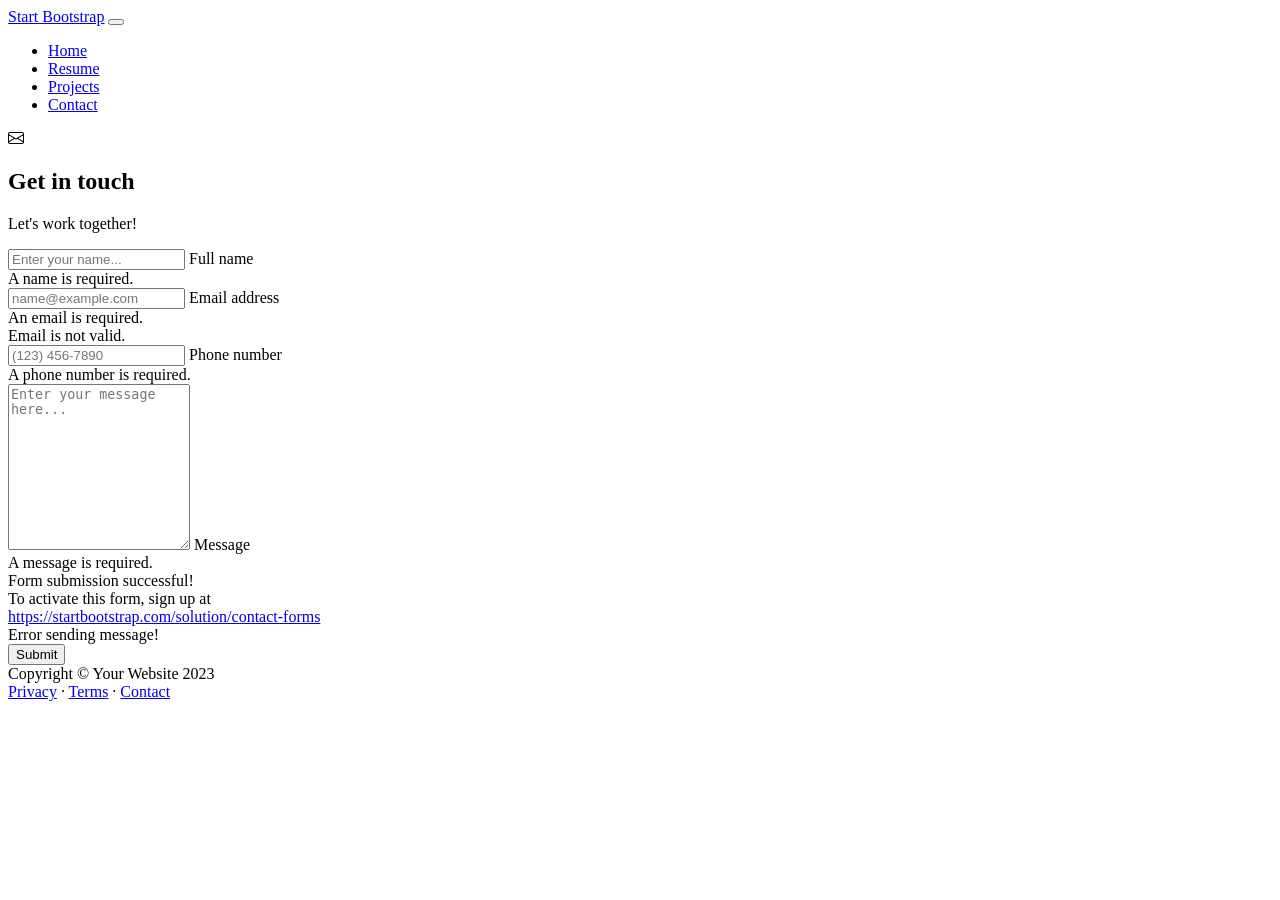
==== contact.html @ 81ee2f15 "Update contact.html" ====
<!DOCTYPE html>
<html lang="en">
    <head>
        <meta charset="utf-8" />
        <meta name="viewport" content="width=device-width, initial-scale=1, shrink-to-fit=no" />
        <meta name="description" content />
        <meta name="author" content />
        <title>Curriculo Daniel Pereira</title>
        <!-- Favicon-->
        <link rel="icon" type="image/x-icon" href="assets/favicon.ico" />
        <!-- Custom Google font-->
        <link rel="preconnect" href="https://fonts.googleapis.com" />
        <link rel="preconnect" href="https://fonts.gstatic.com" crossorigin />
        <link href="https://fonts.googleapis.com/css2?family=Plus+Jakarta+Sans:wght@100;200;300;400;500;600;700;800;900&amp;display=swap" rel="stylesheet" />
        <!-- Bootstrap icons-->
        <link href="https://cdn.jsdelivr.net/npm/bootstrap-icons@1.8.1/font/bootstrap-icons.css" rel="stylesheet" />
        <!-- Core theme CSS (includes Bootstrap)-->
        <link href="css/styles.css" rel="stylesheet" />
    </head>
    <body class="d-flex flex-column">
        <main class="flex-shrink-0">
            <!-- Navigation-->
            <nav class="navbar navbar-expand-lg navbar-light bg-white py-3">
                <div class="container px-5">
                    <a class="navbar-brand" href="index.html"><span class="fw-bolder text-primary">Start Bootstrap</span></a>
                    <button class="navbar-toggler" type="button" data-bs-toggle="collapse" data-bs-target="#navbarSupportedContent" aria-controls="navbarSupportedContent" aria-expanded="false" aria-label="Toggle navigation"><span class="navbar-toggler-icon"></span></button>
                    <div class="collapse navbar-collapse" id="navbarSupportedContent">
                        <ul class="navbar-nav ms-auto mb-2 mb-lg-0 small fw-bolder">
                            <li class="nav-item"><a class="nav-link" href="index.html">Home</a></li>
                            <li class="nav-item"><a class="nav-link" href="resume.html">Resume</a></li>
                            <li class="nav-item"><a class="nav-link" href="projects.html">Projects</a></li>
                            <li class="nav-item"><a class="nav-link" href="contact.html">Contact</a></li>
                        </ul>
                    </div>
                </div>
            </nav>
            <!-- Page content-->
            <section class="py-5">
                <div class="container px-5">
                    <!-- Contact form-->
                    <div class="bg-light rounded-4 py-5 px-4 px-md-5">
                        <div class="text-center mb-5">
                            <div class="feature bg-primary bg-gradient-primary-to-secondary text-white rounded-3 mb-3"><i class="bi bi-envelope"></i></div>
                            <h1 class="fw-bolder">Get in touch</h1>
                            <p class="lead fw-normal text-muted mb-0">Let's work together!</p>
                        </div>
                        <div class="row gx-5 justify-content-center">
                            <div class="col-lg-8 col-xl-6">
                                <!-- * * * * * * * * * * * * * * *-->
                                <!-- * * SB Forms Contact Form * *-->
                                <!-- * * * * * * * * * * * * * * *-->
                                <!-- This form is pre-integrated with SB Forms.-->
                                <!-- To make this form functional, sign up at-->
                                <!-- https://startbootstrap.com/solution/contact-forms-->
                                <!-- to get an API token!-->
                                <form id="contactForm" data-sb-form-api-token="API_TOKEN">
                                    <!-- Name input-->
                                    <div class="form-floating mb-3">
                                        <input class="form-control" id="name" type="text" placeholder="Enter your name..." data-sb-validations="required" />
                                        <label for="name">Full name</label>
                                        <div class="invalid-feedback" data-sb-feedback="name:required">A name is required.</div>
                                    </div>
                                    <!-- Email address input-->
                                    <div class="form-floating mb-3">
                                        <input class="form-control" id="email" type="email" placeholder="name@example.com" data-sb-validations="required,email" />
                                        <label for="email">Email address</label>
                                        <div class="invalid-feedback" data-sb-feedback="email:required">An email is required.</div>
                                        <div class="invalid-feedback" data-sb-feedback="email:email">Email is not valid.</div>
                                    </div>
                                    <!-- Phone number input-->
                                    <div class="form-floating mb-3">
                                        <input class="form-control" id="phone" type="tel" placeholder="(123) 456-7890" data-sb-validations="required" />
                                        <label for="phone">Phone number</label>
                                        <div class="invalid-feedback" data-sb-feedback="phone:required">A phone number is required.</div>
                                    </div>
                                    <!-- Message input-->
                                    <div class="form-floating mb-3">
                                        <textarea class="form-control" id="message" type="text" placeholder="Enter your message here..." style="height: 10rem" data-sb-validations="required"></textarea>
                                        <label for="message">Message</label>
                                        <div class="invalid-feedback" data-sb-feedback="message:required">A message is required.</div>
                                    </div>
                                    <!-- Submit success message-->
                                    <!---->
                                    <!-- This is what your users will see when the form-->
                                    <!-- has successfully submitted-->
                                    <div class="d-none" id="submitSuccessMessage">
                                        <div class="text-center mb-3">
                                            <div class="fw-bolder">Form submission successful!</div>
                                            To activate this form, sign up at
                                            <br />
                                            <a href="https://startbootstrap.com/solution/contact-forms">https://startbootstrap.com/solution/contact-forms</a>
                                        </div>
                                    </div>
                                    <!-- Submit error message-->
                                    <!---->
                                    <!-- This is what your users will see when there is-->
                                    <!-- an error submitting the form-->
                                    <div class="d-none" id="submitErrorMessage"><div class="text-center text-danger mb-3">Error sending message!</div></div>
                                    <!-- Submit Button-->
                                    <div class="d-grid"><button class="btn btn-primary btn-lg disabled" id="submitButton" type="submit">Submit</button></div>
                                </form>
                            </div>
                        </div>
                    </div>
                </div>
            </section>
        </main>
        <!-- Footer-->
        <footer class="bg-white py-4 mt-auto">
            <div class="container px-5">
                <div class="row align-items-center justify-content-between flex-column flex-sm-row">
                    <div class="col-auto"><div class="small m-0">Copyright &copy; Your Website 2023</div></div>
                    <div class="col-auto">
                        <a class="small" href="#!">Privacy</a>
                        <span class="mx-1">&middot;</span>
                        <a class="small" href="#!">Terms</a>
                        <span class="mx-1">&middot;</span>
                        <a class="small" href="#!">Contact</a>
                    </div>
                </div>
            </div>
        </footer>
        <!-- Bootstrap core JS-->
        <script src="https://cdn.jsdelivr.net/npm/bootstrap@5.2.3/dist/js/bootstrap.bundle.min.js"></script>
        <!-- Core theme JS-->
        <script src="js/scripts.js"></script>
        <!-- * * * * * * * * * * * * * * * * * * * * * * * * * * * * * * * * * * * * * * * *-->
        <!-- * *                               SB Forms JS                               * *-->
        <!-- * * Activate your form at https://startbootstrap.com/solution/contact-forms * *-->
        <!-- * * * * * * * * * * * * * * * * * * * * * * * * * * * * * * * * * * * * * * * *-->
        <script src="https://cdn.startbootstrap.com/sb-forms-latest.js"></script>
    </body>
</html>
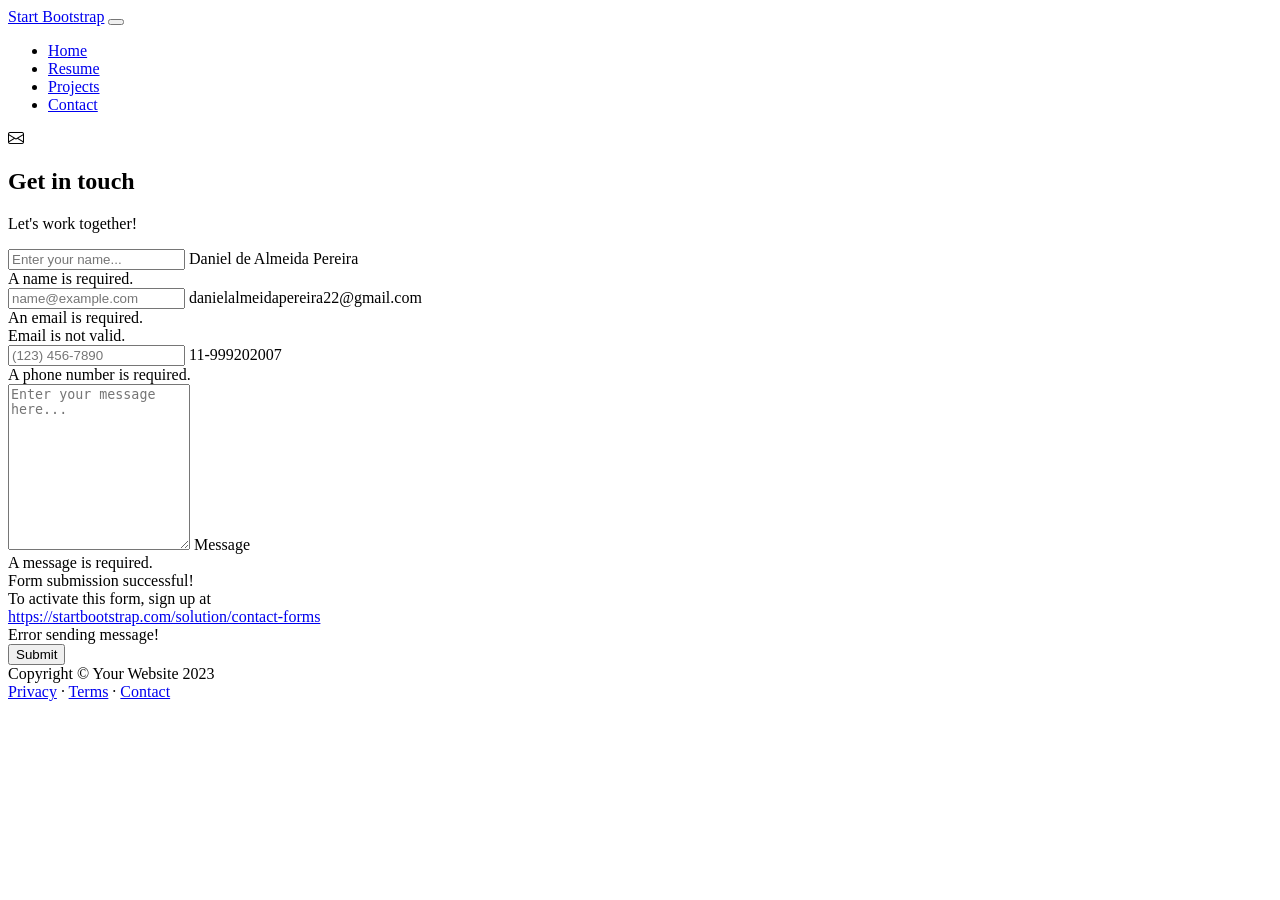
==== commit cb9db3c6: "Update contact.html" ====
--- a/contact.html
+++ b/contact.html
@@ -5,7 +5,7 @@
         <meta name="viewport" content="width=device-width, initial-scale=1, shrink-to-fit=no" />
         <meta name="description" content />
         <meta name="author" content />
-        <title>Curriculo Daniel Pereira</title>
+        <title>Contatos Daniel Pereira</title>
         <!-- Favicon-->
         <link rel="icon" type="image/x-icon" href="assets/favicon.ico" />
         <!-- Custom Google font-->
@@ -57,20 +57,20 @@
                                     <!-- Name input-->
                                     <div class="form-floating mb-3">
                                         <input class="form-control" id="name" type="text" placeholder="Enter your name..." data-sb-validations="required" />
-                                        <label for="name">Full name</label>
+                                        <label for="name">Daniel de Almeida Pereira</label>
                                         <div class="invalid-feedback" data-sb-feedback="name:required">A name is required.</div>
                                     </div>
                                     <!-- Email address input-->
                                     <div class="form-floating mb-3">
                                         <input class="form-control" id="email" type="email" placeholder="name@example.com" data-sb-validations="required,email" />
-                                        <label for="email">Email address</label>
+                                        <label for="email">danielalmeidapereira22@gmail.com</label>
                                         <div class="invalid-feedback" data-sb-feedback="email:required">An email is required.</div>
                                         <div class="invalid-feedback" data-sb-feedback="email:email">Email is not valid.</div>
                                     </div>
                                     <!-- Phone number input-->
                                     <div class="form-floating mb-3">
                                         <input class="form-control" id="phone" type="tel" placeholder="(123) 456-7890" data-sb-validations="required" />
-                                        <label for="phone">Phone number</label>
+                                        <label for="phone">11-999202007</label>
                                         <div class="invalid-feedback" data-sb-feedback="phone:required">A phone number is required.</div>
                                     </div>
                                     <!-- Message input-->
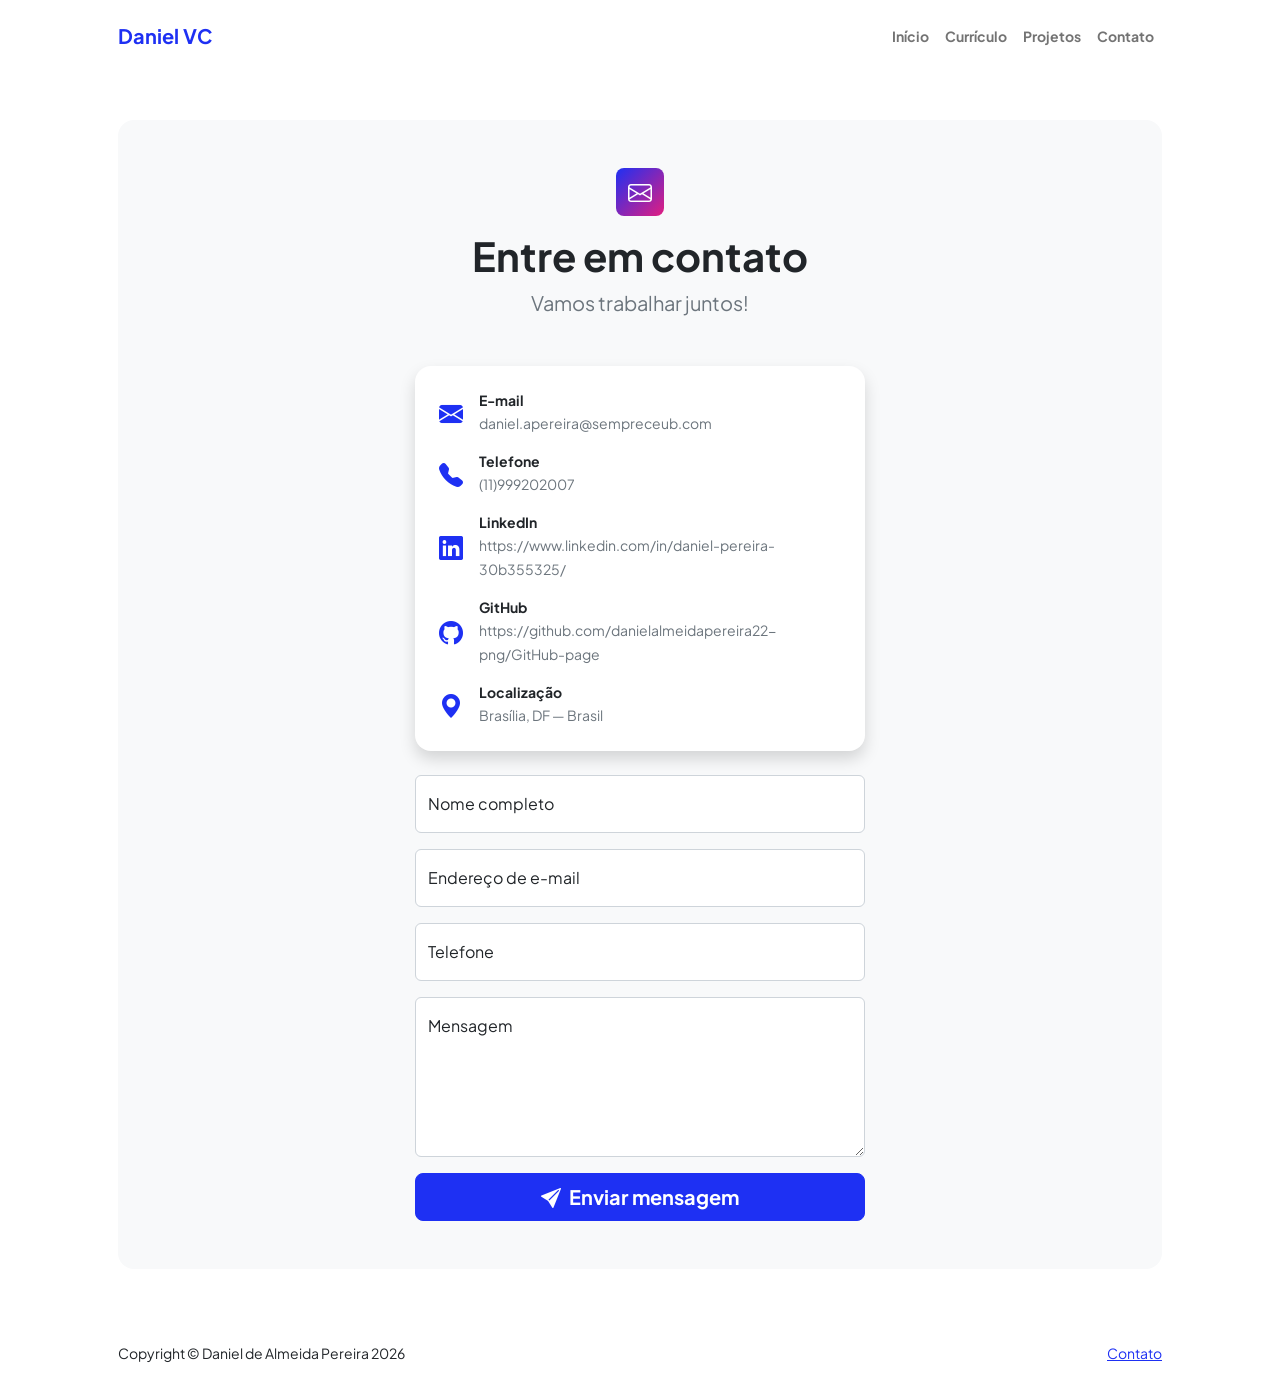
==== commit a2356210: "Update contact.html" ====
--- a/contact.html
+++ b/contact.html
@@ -1,133 +1,126 @@
 <!DOCTYPE html>
-<html lang="en">
+<html lang="pt-BR">
     <head>
         <meta charset="utf-8" />
         <meta name="viewport" content="width=device-width, initial-scale=1, shrink-to-fit=no" />
-        <meta name="description" content />
-        <meta name="author" content />
-        <title>Contatos Daniel Pereira</title>
-        <!-- Favicon-->
+        <meta name="description" content="Contato de Estêvão Vieira de Carlos" />
+        <meta name="author" content="Estêvão Vieira de Carlos" />
+        <title>Contato | Daniel de Almeida Pereira</title>
         <link rel="icon" type="image/x-icon" href="assets/favicon.ico" />
-        <!-- Custom Google font-->
         <link rel="preconnect" href="https://fonts.googleapis.com" />
         <link rel="preconnect" href="https://fonts.gstatic.com" crossorigin />
-        <link href="https://fonts.googleapis.com/css2?family=Plus+Jakarta+Sans:wght@100;200;300;400;500;600;700;800;900&amp;display=swap" rel="stylesheet" />
-        <!-- Bootstrap icons-->
+        <link href="https://fonts.googleapis.com/css2?family=Plus+Jakarta+Sans:wght@100;200;300;400;500;600;700;800;900&display=swap" rel="stylesheet" />
         <link href="https://cdn.jsdelivr.net/npm/bootstrap-icons@1.8.1/font/bootstrap-icons.css" rel="stylesheet" />
-        <!-- Core theme CSS (includes Bootstrap)-->
         <link href="css/styles.css" rel="stylesheet" />
     </head>
     <body class="d-flex flex-column">
         <main class="flex-shrink-0">
-            <!-- Navigation-->
             <nav class="navbar navbar-expand-lg navbar-light bg-white py-3">
                 <div class="container px-5">
-                    <a class="navbar-brand" href="index.html"><span class="fw-bolder text-primary">Start Bootstrap</span></a>
+                    <a class="navbar-brand" href="index.html"><span class="fw-bolder text-primary">Daniel VC</span></a>
                     <button class="navbar-toggler" type="button" data-bs-toggle="collapse" data-bs-target="#navbarSupportedContent" aria-controls="navbarSupportedContent" aria-expanded="false" aria-label="Toggle navigation"><span class="navbar-toggler-icon"></span></button>
                     <div class="collapse navbar-collapse" id="navbarSupportedContent">
                         <ul class="navbar-nav ms-auto mb-2 mb-lg-0 small fw-bolder">
-                            <li class="nav-item"><a class="nav-link" href="index.html">Home</a></li>
-                            <li class="nav-item"><a class="nav-link" href="resume.html">Resume</a></li>
-                            <li class="nav-item"><a class="nav-link" href="projects.html">Projects</a></li>
-                            <li class="nav-item"><a class="nav-link" href="contact.html">Contact</a></li>
+                            <li class="nav-item"><a class="nav-link" href="index.html">Início</a></li>
+                            <li class="nav-item"><a class="nav-link" href="resume.html">Currículo</a></li>
+                            <li class="nav-item"><a class="nav-link" href="projects.html">Projetos</a></li>
+                            <li class="nav-item"><a class="nav-link" href="contact.html">Contato</a></li>
                         </ul>
                     </div>
                 </div>
             </nav>
-            <!-- Page content-->
             <section class="py-5">
                 <div class="container px-5">
-                    <!-- Contact form-->
                     <div class="bg-light rounded-4 py-5 px-4 px-md-5">
                         <div class="text-center mb-5">
                             <div class="feature bg-primary bg-gradient-primary-to-secondary text-white rounded-3 mb-3"><i class="bi bi-envelope"></i></div>
-                            <h1 class="fw-bolder">Get in touch</h1>
-                            <p class="lead fw-normal text-muted mb-0">Let's work together!</p>
+                            <h1 class="fw-bolder">Entre em contato</h1>
+                            <p class="lead fw-normal text-muted mb-0">Vamos trabalhar juntos!</p>
                         </div>
                         <div class="row gx-5 justify-content-center">
                             <div class="col-lg-8 col-xl-6">
-                                <!-- * * * * * * * * * * * * * * *-->
-                                <!-- * * SB Forms Contact Form * *-->
-                                <!-- * * * * * * * * * * * * * * *-->
-                                <!-- This form is pre-integrated with SB Forms.-->
-                                <!-- To make this form functional, sign up at-->
-                                <!-- https://startbootstrap.com/solution/contact-forms-->
-                                <!-- to get an API token!-->
-                                <form id="contactForm" data-sb-form-api-token="API_TOKEN">
-                                    <!-- Name input-->
-                                    <div class="form-floating mb-3">
-                                        <input class="form-control" id="name" type="text" placeholder="Enter your name..." data-sb-validations="required" />
-                                        <label for="name">Daniel de Almeida Pereira</label>
-                                        <div class="invalid-feedback" data-sb-feedback="name:required">A name is required.</div>
-                                    </div>
-                                    <!-- Email address input-->
-                                    <div class="form-floating mb-3">
-                                        <input class="form-control" id="email" type="email" placeholder="name@example.com" data-sb-validations="required,email" />
-                                        <label for="email">danielalmeidapereira22@gmail.com</label>
-                                        <div class="invalid-feedback" data-sb-feedback="email:required">An email is required.</div>
-                                        <div class="invalid-feedback" data-sb-feedback="email:email">Email is not valid.</div>
-                                    </div>
-                                    <!-- Phone number input-->
-                                    <div class="form-floating mb-3">
-                                        <input class="form-control" id="phone" type="tel" placeholder="(123) 456-7890" data-sb-validations="required" />
-                                        <label for="phone">11-999202007</label>
-                                        <div class="invalid-feedback" data-sb-feedback="phone:required">A phone number is required.</div>
-                                    </div>
-                                    <!-- Message input-->
-                                    <div class="form-floating mb-3">
-                                        <textarea class="form-control" id="message" type="text" placeholder="Enter your message here..." style="height: 10rem" data-sb-validations="required"></textarea>
-                                        <label for="message">Message</label>
-                                        <div class="invalid-feedback" data-sb-feedback="message:required">A message is required.</div>
-                                    </div>
-                                    <!-- Submit success message-->
-                                    <!---->
-                                    <!-- This is what your users will see when the form-->
-                                    <!-- has successfully submitted-->
-                                    <div class="d-none" id="submitSuccessMessage">
-                                        <div class="text-center mb-3">
-                                            <div class="fw-bolder">Form submission successful!</div>
-                                            To activate this form, sign up at
-                                            <br />
-                                            <a href="https://startbootstrap.com/solution/contact-forms">https://startbootstrap.com/solution/contact-forms</a>
+
+                                <!-- Informações de contato direto -->
+                                <div class="card shadow border-0 rounded-4 mb-4">
+                                    <div class="card-body p-4">
+                                        <div class="d-flex align-items-center mb-3">
+                                            <i class="bi bi-envelope-fill text-primary fs-4 me-3"></i>
+                                            <div>
+                                                <div class="fw-bolder small">E-mail</div>
+                                                <a href="mailto:"daniel.apereira@sempreceub.com class="text-muted small text-decoration-none">daniel.apereira@sempreceub.com</a>
+                                            </div>
+                                        </div>
+                                        <div class="d-flex align-items-center mb-3">
+                                            <i class="bi bi-telephone-fill text-primary fs-4 me-3"></i>
+                                            <div>
+                                                <div class="fw-bolder small">Telefone</div>
+                                                <a href="tel:+5511999202007" class="text-muted small text-decoration-none">(11)999202007</a>
+                                            </div>
+                                        </div>
+                                        <div class="d-flex align-items-center mb-3">
+                                            <i class="bi bi-linkedin text-primary fs-4 me-3"></i>
+                                            <div>
+                                                <div class="fw-bolder small">LinkedIn</div>
+                                                <a href="https://www.linkedin.com/in/daniel-pereira-30b355325/" target="_blank" class="text-muted small text-decoration-none">https://www.linkedin.com/in/daniel-pereira-30b355325/</a>
+                                            </div>
+                                        </div>
+                                        <div class="d-flex align-items-center mb-3">
+                                            <i class="bi bi-github text-primary fs-4 me-3"></i>
+                                            <div>
+                                                <div class="fw-bolder small">GitHub</div>
+                                                <a href="https://github.com/danielalmeidapereira22-png/GitHub-page" target="_blank" class="text-muted small text-decoration-none">https://github.com/danielalmeidapereira22-png/GitHub-page</a>
+                                            </div>
+                                        </div>
+                                        <div class="d-flex align-items-center">
+                                            <i class="bi bi-geo-alt-fill text-primary fs-4 me-3"></i>
+                                            <div>
+                                                <div class="fw-bolder small">Localização</div>
+                                                <span class="text-muted small">Brasília, DF — Brasil</span>
+                                            </div>
                                         </div>
                                     </div>
-                                    <!-- Submit error message-->
-                                    <!---->
-                                    <!-- This is what your users will see when there is-->
-                                    <!-- an error submitting the form-->
-                                    <div class="d-none" id="submitErrorMessage"><div class="text-center text-danger mb-3">Error sending message!</div></div>
-                                    <!-- Submit Button-->
-                                    <div class="d-grid"><button class="btn btn-primary btn-lg disabled" id="submitButton" type="submit">Submit</button></div>
+                                </div>
+
+                                <!-- Formulário de contato -->
+                                <form id="contactForm">
+                                    <div class="form-floating mb-3">
+                                        <input class="form-control" id="name" type="text" placeholder="Seu nome completo" />
+                                        <label for="name">Nome completo</label>
+                                    </div>
+                                    <div class="form-floating mb-3">
+                                        <input class="form-control" id="email" type="email" placeholder="seu@email.com" />
+                                        <label for="email">Endereço de e-mail</label>
+                                    </div>
+                                    <div class="form-floating mb-3">
+                                        <input class="form-control" id="phone" type="tel" placeholder="(XX) XXXXX-XXXX" />
+                                        <label for="phone">Telefone</label>
+                                    </div>
+                                    <div class="form-floating mb-3">
+                                        <textarea class="form-control" id="message" type="text" placeholder="Sua mensagem..." style="height: 10rem"></textarea>
+                                        <label for="message">Mensagem</label>
+                                    </div>
+                                    <div class="d-grid">
+                                        <a href="mailto:estevaovieira98@sempreceub.com" class="btn btn-primary btn-lg fw-bolder">
+                                            <i class="bi bi-send-fill me-2"></i>Enviar mensagem
+                                        </a>
+                                    </div>
                                 </form>
+
                             </div>
                         </div>
                     </div>
                 </div>
             </section>
         </main>
-        <!-- Footer-->
         <footer class="bg-white py-4 mt-auto">
             <div class="container px-5">
                 <div class="row align-items-center justify-content-between flex-column flex-sm-row">
-                    <div class="col-auto"><div class="small m-0">Copyright &copy; Your Website 2023</div></div>
-                    <div class="col-auto">
-                        <a class="small" href="#!">Privacy</a>
-                        <span class="mx-1">&middot;</span>
-                        <a class="small" href="#!">Terms</a>
-                        <span class="mx-1">&middot;</span>
-                        <a class="small" href="#!">Contact</a>
-                    </div>
+                    <div class="col-auto"><div class="small m-0">Copyright &copy; Daniel de Almeida Pereira 2026</div></div>
+                    <div class="col-auto"><a class="small" href="contact.html">Contato</a></div>
                 </div>
             </div>
         </footer>
-        <!-- Bootstrap core JS-->
         <script src="https://cdn.jsdelivr.net/npm/bootstrap@5.2.3/dist/js/bootstrap.bundle.min.js"></script>
-        <!-- Core theme JS-->
         <script src="js/scripts.js"></script>
-        <!-- * * * * * * * * * * * * * * * * * * * * * * * * * * * * * * * * * * * * * * * *-->
-        <!-- * *                               SB Forms JS                               * *-->
-        <!-- * * Activate your form at https://startbootstrap.com/solution/contact-forms * *-->
-        <!-- * * * * * * * * * * * * * * * * * * * * * * * * * * * * * * * * * * * * * * * *-->
-        <script src="https://cdn.startbootstrap.com/sb-forms-latest.js"></script>
     </body>
 </html>
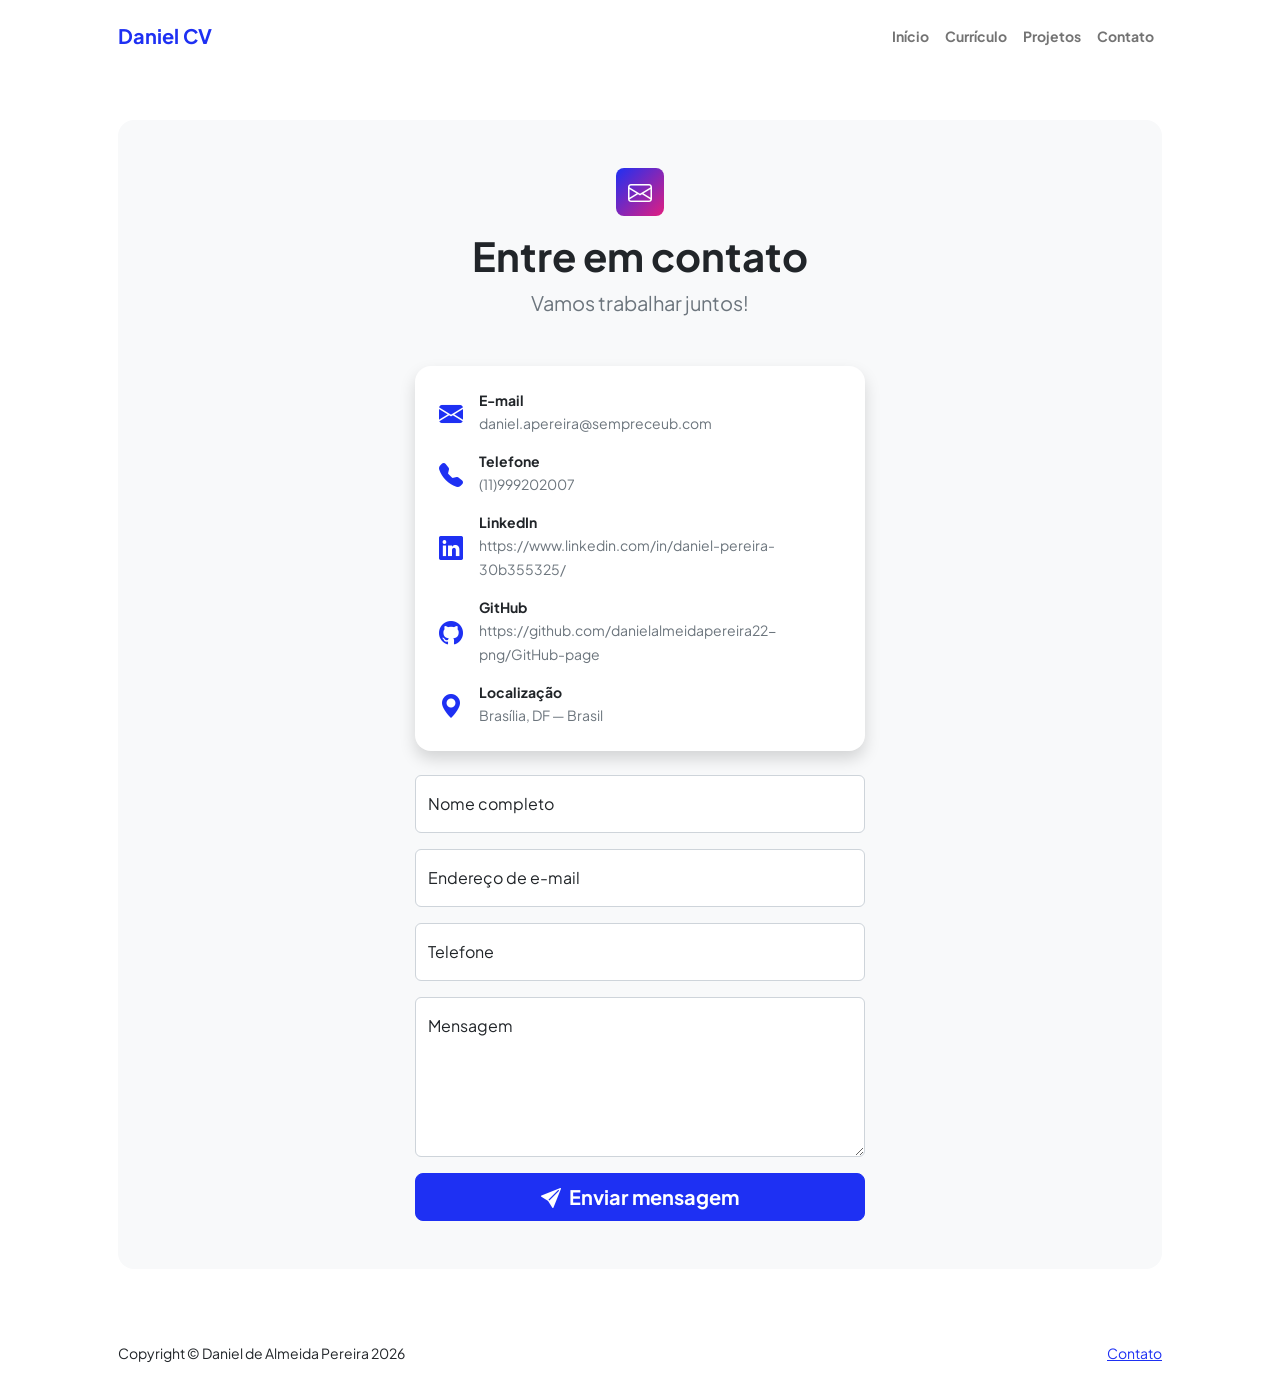
==== commit 14d03ebd: "Update contact.html" ====
--- a/contact.html
+++ b/contact.html
@@ -3,8 +3,8 @@
     <head>
         <meta charset="utf-8" />
         <meta name="viewport" content="width=device-width, initial-scale=1, shrink-to-fit=no" />
-        <meta name="description" content="Contato de Estêvão Vieira de Carlos" />
-        <meta name="author" content="Estêvão Vieira de Carlos" />
+        <meta name="description" content="Contato de Daniel de Almeida Pereira" />
+        <meta name="author" content="Daniel de Almeida Pereira" />
         <title>Contato | Daniel de Almeida Pereira</title>
         <link rel="icon" type="image/x-icon" href="assets/favicon.ico" />
         <link rel="preconnect" href="https://fonts.googleapis.com" />
@@ -17,7 +17,7 @@
         <main class="flex-shrink-0">
             <nav class="navbar navbar-expand-lg navbar-light bg-white py-3">
                 <div class="container px-5">
-                    <a class="navbar-brand" href="index.html"><span class="fw-bolder text-primary">Daniel VC</span></a>
+                    <a class="navbar-brand" href="index.html"><span class="fw-bolder text-primary">Daniel CV</span></a>
                     <button class="navbar-toggler" type="button" data-bs-toggle="collapse" data-bs-target="#navbarSupportedContent" aria-controls="navbarSupportedContent" aria-expanded="false" aria-label="Toggle navigation"><span class="navbar-toggler-icon"></span></button>
                     <div class="collapse navbar-collapse" id="navbarSupportedContent">
                         <ul class="navbar-nav ms-auto mb-2 mb-lg-0 small fw-bolder">
@@ -100,7 +100,7 @@
                                         <label for="message">Mensagem</label>
                                     </div>
                                     <div class="d-grid">
-                                        <a href="mailto:estevaovieira98@sempreceub.com" class="btn btn-primary btn-lg fw-bolder">
+                                        <a href="mailto:daniel.apereira@sempreceub.com" class="btn btn-primary btn-lg fw-bolder">
                                             <i class="bi bi-send-fill me-2"></i>Enviar mensagem
                                         </a>
                                     </div>
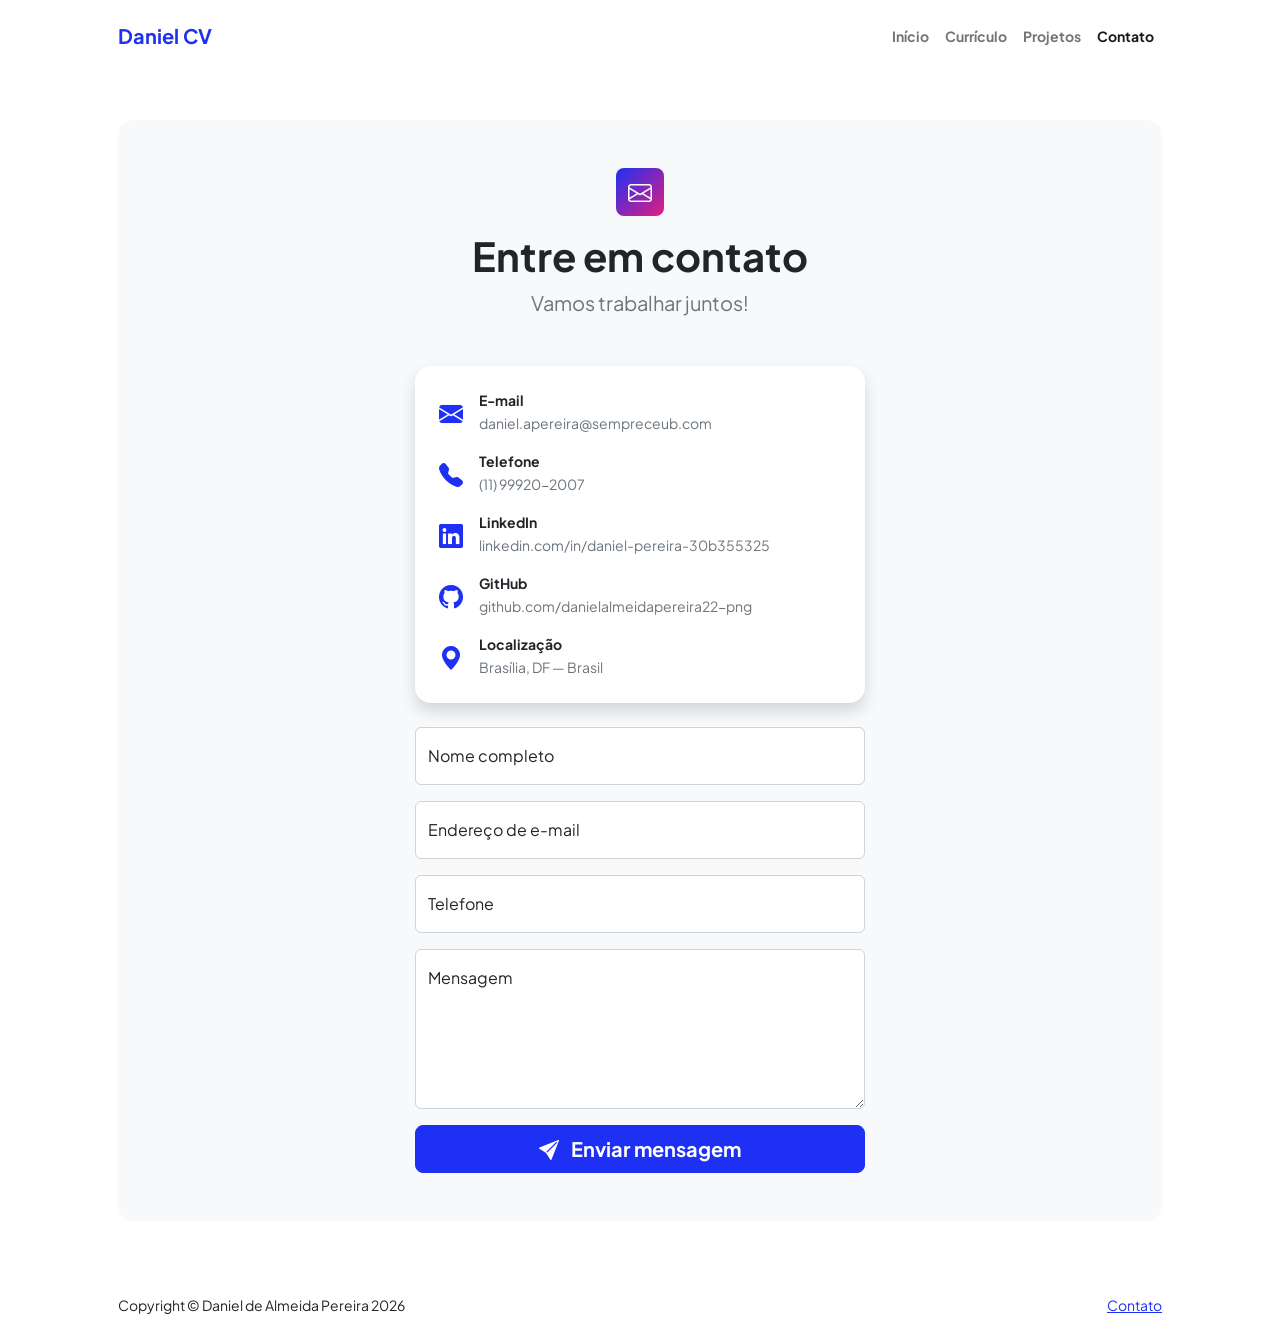
==== commit b605271a: "Update contact.html" ====
--- a/contact.html
+++ b/contact.html
@@ -1,126 +1,325 @@
 <!DOCTYPE html>
 <html lang="pt-BR">
-    <head>
-        <meta charset="utf-8" />
-        <meta name="viewport" content="width=device-width, initial-scale=1, shrink-to-fit=no" />
-        <meta name="description" content="Contato de Daniel de Almeida Pereira" />
-        <meta name="author" content="Daniel de Almeida Pereira" />
-        <title>Contato | Daniel de Almeida Pereira</title>
-        <link rel="icon" type="image/x-icon" href="assets/favicon.ico" />
-        <link rel="preconnect" href="https://fonts.googleapis.com" />
-        <link rel="preconnect" href="https://fonts.gstatic.com" crossorigin />
-        <link href="https://fonts.googleapis.com/css2?family=Plus+Jakarta+Sans:wght@100;200;300;400;500;600;700;800;900&display=swap" rel="stylesheet" />
-        <link href="https://cdn.jsdelivr.net/npm/bootstrap-icons@1.8.1/font/bootstrap-icons.css" rel="stylesheet" />
-        <link href="css/styles.css" rel="stylesheet" />
-    </head>
-    <body class="d-flex flex-column">
-        <main class="flex-shrink-0">
-            <nav class="navbar navbar-expand-lg navbar-light bg-white py-3">
-                <div class="container px-5">
-                    <a class="navbar-brand" href="index.html"><span class="fw-bolder text-primary">Daniel CV</span></a>
-                    <button class="navbar-toggler" type="button" data-bs-toggle="collapse" data-bs-target="#navbarSupportedContent" aria-controls="navbarSupportedContent" aria-expanded="false" aria-label="Toggle navigation"><span class="navbar-toggler-icon"></span></button>
-                    <div class="collapse navbar-collapse" id="navbarSupportedContent">
-                        <ul class="navbar-nav ms-auto mb-2 mb-lg-0 small fw-bolder">
-                            <li class="nav-item"><a class="nav-link" href="index.html">Início</a></li>
-                            <li class="nav-item"><a class="nav-link" href="resume.html">Currículo</a></li>
-                            <li class="nav-item"><a class="nav-link" href="projects.html">Projetos</a></li>
-                            <li class="nav-item"><a class="nav-link" href="contact.html">Contato</a></li>
-                        </ul>
+
+<head>
+    <meta charset="utf-8" />
+
+    <meta name="viewport"
+        content="width=device-width, initial-scale=1, shrink-to-fit=no" />
+
+    <meta name="description"
+        content="Contato de Daniel de Almeida Pereira" />
+
+    <meta name="author"
+        content="Daniel de Almeida Pereira" />
+
+    <title>Contato | Daniel de Almeida Pereira</title>
+
+    <link rel="icon"
+        type="image/x-icon"
+        href="assets/favicon.ico" />
+
+    <link rel="preconnect"
+        href="https://fonts.googleapis.com" />
+
+    <link rel="preconnect"
+        href="https://fonts.gstatic.com"
+        crossorigin />
+
+    <link href="https://fonts.googleapis.com/css2?family=Plus+Jakarta+Sans:wght@100;200;300;400;500;600;700;800;900&display=swap"
+        rel="stylesheet" />
+
+    <link href="https://cdn.jsdelivr.net/npm/bootstrap-icons@1.8.1/font/bootstrap-icons.css"
+        rel="stylesheet" />
+
+    <link href="css/styles.css"
+        rel="stylesheet" />
+</head>
+
+<body class="d-flex flex-column min-vh-100">
+
+    <main class="flex-shrink-0">
+
+        <!-- Navbar -->
+        <nav class="navbar navbar-expand-lg navbar-light bg-white py-3">
+
+            <div class="container px-5">
+
+                <a class="navbar-brand" href="index.html">
+                    <span class="fw-bolder text-primary">
+                        Daniel CV
+                    </span>
+                </a>
+
+                <button class="navbar-toggler"
+                    type="button"
+                    data-bs-toggle="collapse"
+                    data-bs-target="#navbarSupportedContent"
+                    aria-controls="navbarSupportedContent"
+                    aria-expanded="false"
+                    aria-label="Toggle navigation">
+
+                    <span class="navbar-toggler-icon"></span>
+                </button>
+
+                <div class="collapse navbar-collapse"
+                    id="navbarSupportedContent">
+
+                    <ul class="navbar-nav ms-auto mb-2 mb-lg-0 small fw-bolder">
+
+                        <li class="nav-item">
+                            <a class="nav-link" href="index.html">
+                                Início
+                            </a>
+                        </li>
+
+                        <li class="nav-item">
+                            <a class="nav-link" href="resume.html">
+                                Currículo
+                            </a>
+                        </li>
+
+                        <li class="nav-item">
+                            <a class="nav-link" href="projects.html">
+                                Projetos
+                            </a>
+                        </li>
+
+                        <li class="nav-item">
+                            <a class="nav-link active" href="contact.html">
+                                Contato
+                            </a>
+                        </li>
+
+                    </ul>
+                </div>
+            </div>
+        </nav>
+
+        <!-- Contato -->
+        <section class="py-5">
+
+            <div class="container px-5">
+
+                <div class="bg-light rounded-4 py-5 px-4 px-md-5">
+
+                    <!-- Título -->
+                    <div class="text-center mb-5">
+
+                        <div class="feature bg-primary bg-gradient-primary-to-secondary text-white rounded-3 mb-3">
+                            <i class="bi bi-envelope"></i>
+                        </div>
+
+                        <h1 class="fw-bolder">
+                            Entre em contato
+                        </h1>
+
+                        <p class="lead fw-normal text-muted mb-0">
+                            Vamos trabalhar juntos!
+                        </p>
+
                     </div>
-                </div>
-            </nav>
-            <section class="py-5">
-                <div class="container px-5">
-                    <div class="bg-light rounded-4 py-5 px-4 px-md-5">
-                        <div class="text-center mb-5">
-                            <div class="feature bg-primary bg-gradient-primary-to-secondary text-white rounded-3 mb-3"><i class="bi bi-envelope"></i></div>
-                            <h1 class="fw-bolder">Entre em contato</h1>
-                            <p class="lead fw-normal text-muted mb-0">Vamos trabalhar juntos!</p>
-                        </div>
-                        <div class="row gx-5 justify-content-center">
-                            <div class="col-lg-8 col-xl-6">
-
-                                <!-- Informações de contato direto -->
-                                <div class="card shadow border-0 rounded-4 mb-4">
-                                    <div class="card-body p-4">
-                                        <div class="d-flex align-items-center mb-3">
-                                            <i class="bi bi-envelope-fill text-primary fs-4 me-3"></i>
-                                            <div>
-                                                <div class="fw-bolder small">E-mail</div>
-                                                <a href="mailto:"daniel.apereira@sempreceub.com class="text-muted small text-decoration-none">daniel.apereira@sempreceub.com</a>
-                                            </div>
-                                        </div>
-                                        <div class="d-flex align-items-center mb-3">
-                                            <i class="bi bi-telephone-fill text-primary fs-4 me-3"></i>
-                                            <div>
-                                                <div class="fw-bolder small">Telefone</div>
-                                                <a href="tel:+5511999202007" class="text-muted small text-decoration-none">(11)999202007</a>
-                                            </div>
-                                        </div>
-                                        <div class="d-flex align-items-center mb-3">
-                                            <i class="bi bi-linkedin text-primary fs-4 me-3"></i>
-                                            <div>
-                                                <div class="fw-bolder small">LinkedIn</div>
-                                                <a href="https://www.linkedin.com/in/daniel-pereira-30b355325/" target="_blank" class="text-muted small text-decoration-none">https://www.linkedin.com/in/daniel-pereira-30b355325/</a>
-                                            </div>
-                                        </div>
-                                        <div class="d-flex align-items-center mb-3">
-                                            <i class="bi bi-github text-primary fs-4 me-3"></i>
-                                            <div>
-                                                <div class="fw-bolder small">GitHub</div>
-                                                <a href="https://github.com/danielalmeidapereira22-png/GitHub-page" target="_blank" class="text-muted small text-decoration-none">https://github.com/danielalmeidapereira22-png/GitHub-page</a>
-                                            </div>
-                                        </div>
-                                        <div class="d-flex align-items-center">
-                                            <i class="bi bi-geo-alt-fill text-primary fs-4 me-3"></i>
-                                            <div>
-                                                <div class="fw-bolder small">Localização</div>
-                                                <span class="text-muted small">Brasília, DF — Brasil</span>
-                                            </div>
-                                        </div>
-                                    </div>
-                                </div>
-
-                                <!-- Formulário de contato -->
-                                <form id="contactForm">
-                                    <div class="form-floating mb-3">
-                                        <input class="form-control" id="name" type="text" placeholder="Seu nome completo" />
-                                        <label for="name">Nome completo</label>
-                                    </div>
-                                    <div class="form-floating mb-3">
-                                        <input class="form-control" id="email" type="email" placeholder="seu@email.com" />
-                                        <label for="email">Endereço de e-mail</label>
-                                    </div>
-                                    <div class="form-floating mb-3">
-                                        <input class="form-control" id="phone" type="tel" placeholder="(XX) XXXXX-XXXX" />
-                                        <label for="phone">Telefone</label>
-                                    </div>
-                                    <div class="form-floating mb-3">
-                                        <textarea class="form-control" id="message" type="text" placeholder="Sua mensagem..." style="height: 10rem"></textarea>
-                                        <label for="message">Mensagem</label>
-                                    </div>
-                                    <div class="d-grid">
-                                        <a href="mailto:daniel.apereira@sempreceub.com" class="btn btn-primary btn-lg fw-bolder">
-                                            <i class="bi bi-send-fill me-2"></i>Enviar mensagem
-                                        </a>
-                                    </div>
-                                </form>
-
+
+                    <div class="row gx-5 justify-content-center">
+
+                        <div class="col-lg-8 col-xl-6">
+
+                            <!-- Card de contato -->
+                            <div class="card shadow border-0 rounded-4 mb-4">
+
+                                <div class="card-body p-4">
+
+                                    <!-- E-mail -->
+                                    <div class="d-flex align-items-center mb-3">
+
+                                        <i class="bi bi-envelope-fill text-primary fs-4 me-3"></i>
+
+                                        <div>
+                                            <div class="fw-bolder small">
+                                                E-mail
+                                            </div>
+
+                                            <a href="mailto:daniel.apereira@sempreceub.com"
+                                                class="text-muted small text-decoration-none">
+
+                                                daniel.apereira@sempreceub.com
+                                            </a>
+                                        </div>
+                                    </div>
+
+                                    <!-- Telefone -->
+                                    <div class="d-flex align-items-center mb-3">
+
+                                        <i class="bi bi-telephone-fill text-primary fs-4 me-3"></i>
+
+                                        <div>
+                                            <div class="fw-bolder small">
+                                                Telefone
+                                            </div>
+
+                                            <a href="tel:+5511999202007"
+                                                class="text-muted small text-decoration-none">
+
+                                                (11) 99920-2007
+                                            </a>
+                                        </div>
+                                    </div>
+
+                                    <!-- LinkedIn -->
+                                    <div class="d-flex align-items-center mb-3">
+
+                                        <i class="bi bi-linkedin text-primary fs-4 me-3"></i>
+
+                                        <div>
+                                            <div class="fw-bolder small">
+                                                LinkedIn
+                                            </div>
+
+                                            <a href="https://www.linkedin.com/in/daniel-pereira-30b355325/"
+                                                target="_blank"
+                                                class="text-muted small text-decoration-none">
+
+                                                linkedin.com/in/daniel-pereira-30b355325
+                                            </a>
+                                        </div>
+                                    </div>
+
+                                    <!-- GitHub -->
+                                    <div class="d-flex align-items-center mb-3">
+
+                                        <i class="bi bi-github text-primary fs-4 me-3"></i>
+
+                                        <div>
+                                            <div class="fw-bolder small">
+                                                GitHub
+                                            </div>
+
+                                            <a href="https://github.com/danielalmeidapereira22-png/GitHub-page"
+                                                target="_blank"
+                                                class="text-muted small text-decoration-none">
+
+                                                github.com/danielalmeidapereira22-png
+                                            </a>
+                                        </div>
+                                    </div>
+
+                                    <!-- Localização -->
+                                    <div class="d-flex align-items-center">
+
+                                        <i class="bi bi-geo-alt-fill text-primary fs-4 me-3"></i>
+
+                                        <div>
+                                            <div class="fw-bolder small">
+                                                Localização
+                                            </div>
+
+                                            <span class="text-muted small">
+                                                Brasília, DF — Brasil
+                                            </span>
+                                        </div>
+                                    </div>
+
+                                </div>
                             </div>
+
+                            <!-- Formulário -->
+                            <form id="contactForm">
+
+                                <div class="form-floating mb-3">
+
+                                    <input class="form-control"
+                                        id="name"
+                                        type="text"
+                                        placeholder="Seu nome completo" />
+
+                                    <label for="name">
+                                        Nome completo
+                                    </label>
+                                </div>
+
+                                <div class="form-floating mb-3">
+
+                                    <input class="form-control"
+                                        id="email"
+                                        type="email"
+                                        placeholder="seu@email.com" />
+
+                                    <label for="email">
+                                        Endereço de e-mail
+                                    </label>
+                                </div>
+
+                                <div class="form-floating mb-3">
+
+                                    <input class="form-control"
+                                        id="phone"
+                                        type="tel"
+                                        placeholder="(XX) XXXXX-XXXX" />
+
+                                    <label for="phone">
+                                        Telefone
+                                    </label>
+                                </div>
+
+                                <div class="form-floating mb-3">
+
+                                    <textarea class="form-control"
+                                        id="message"
+                                        placeholder="Sua mensagem..."
+                                        style="height: 10rem"></textarea>
+
+                                    <label for="message">
+                                        Mensagem
+                                    </label>
+                                </div>
+
+                                <div class="d-grid">
+
+                                    <a href="mailto:daniel.apereira@sempreceub.com"
+                                        class="btn btn-primary btn-lg fw-bolder">
+
+                                        <i class="bi bi-send-fill me-2"></i>
+                                        Enviar mensagem
+                                    </a>
+                                </div>
+
+                            </form>
+
                         </div>
                     </div>
                 </div>
-            </section>
-        </main>
-        <footer class="bg-white py-4 mt-auto">
-            <div class="container px-5">
-                <div class="row align-items-center justify-content-between flex-column flex-sm-row">
-                    <div class="col-auto"><div class="small m-0">Copyright &copy; Daniel de Almeida Pereira 2026</div></div>
-                    <div class="col-auto"><a class="small" href="contact.html">Contato</a></div>
+            </div>
+        </section>
+
+    </main>
+
+    <!-- Rodapé -->
+    <footer class="bg-white py-4 mt-auto">
+
+        <div class="container px-5">
+
+            <div class="row align-items-center justify-content-between flex-column flex-sm-row">
+
+                <div class="col-auto">
+                    <div class="small m-0">
+                        Copyright &copy; Daniel de Almeida Pereira 2026
+                    </div>
                 </div>
+
+                <div class="col-auto">
+                    <a class="small" href="contact.html">
+                        Contato
+                    </a>
+                </div>
+
             </div>
-        </footer>
-        <script src="https://cdn.jsdelivr.net/npm/bootstrap@5.2.3/dist/js/bootstrap.bundle.min.js"></script>
-        <script src="js/scripts.js"></script>
-    </body>
+        </div>
+    </footer>
+
+    <script src="https://cdn.jsdelivr.net/npm/bootstrap@5.2.3/dist/js/bootstrap.bundle.min.js"></script>
+
+    <script src="js/scripts.js"></script>
+
+</body>
+
 </html>
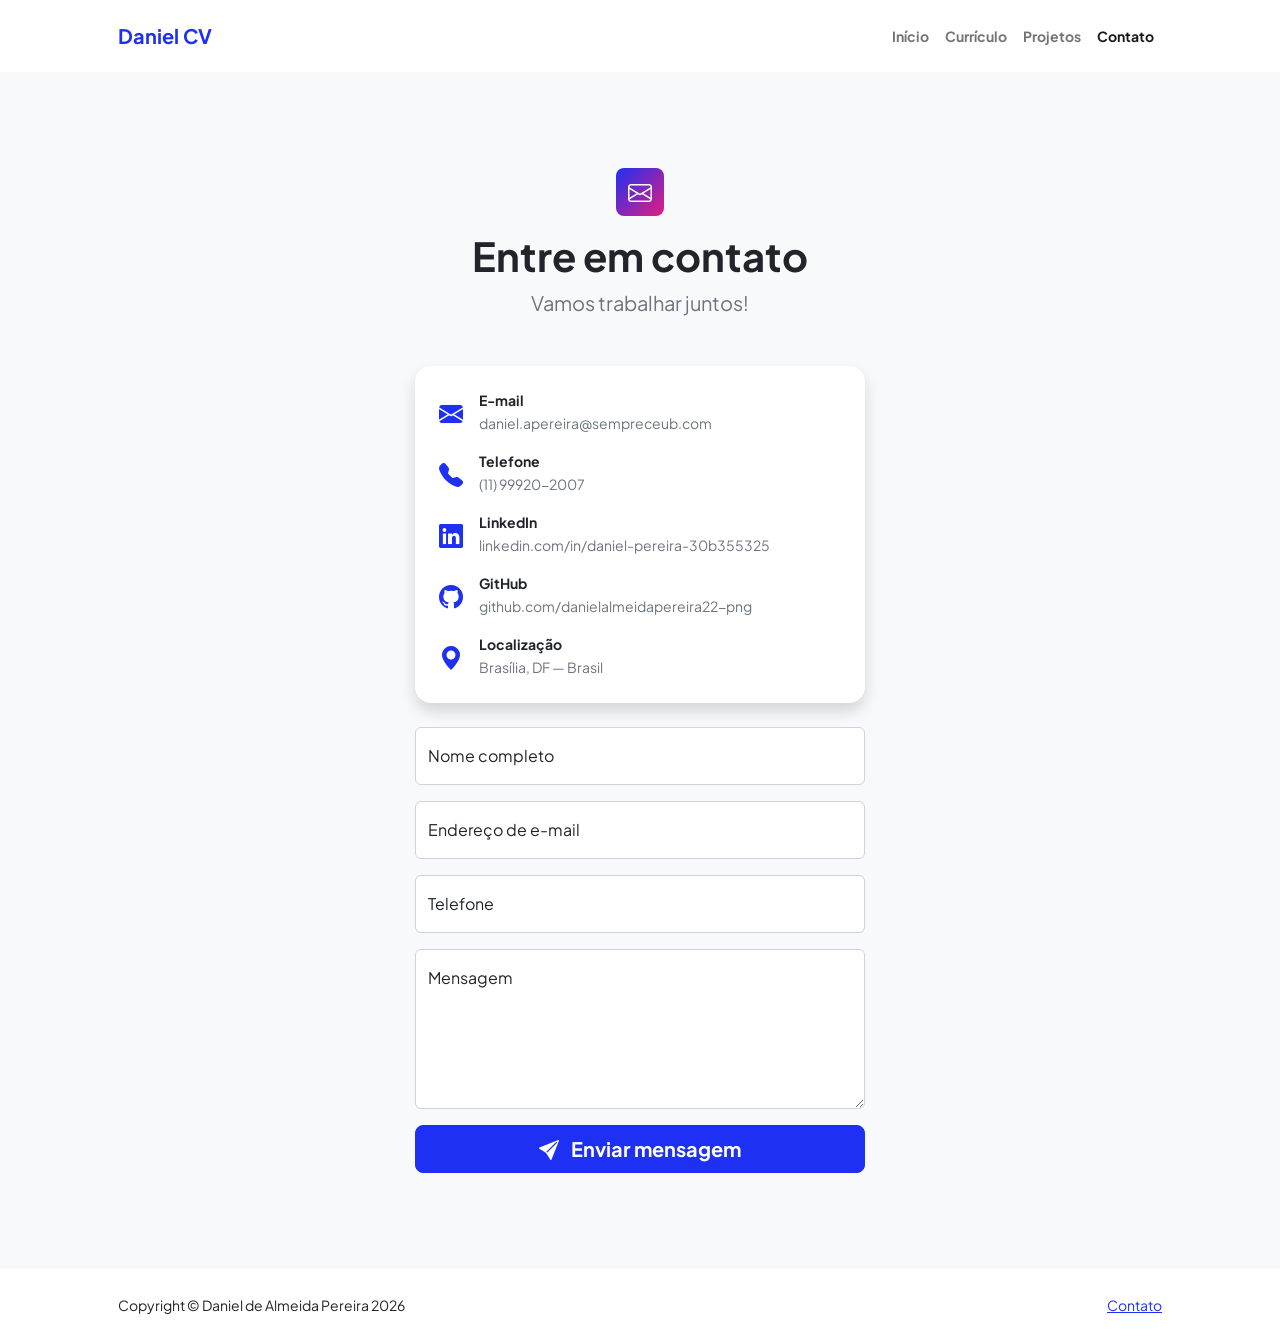
==== commit dee041d9: "Update contact.html" ====
--- a/contact.html
+++ b/contact.html
@@ -3,40 +3,31 @@
 
 <head>
     <meta charset="utf-8" />
-
-    <meta name="viewport"
-        content="width=device-width, initial-scale=1, shrink-to-fit=no" />
-
-    <meta name="description"
-        content="Contato de Daniel de Almeida Pereira" />
-
-    <meta name="author"
-        content="Daniel de Almeida Pereira" />
+    <meta name="viewport" content="width=device-width, initial-scale=1, shrink-to-fit=no" />
+
+    <meta name="description" content="Contato de Daniel de Almeida Pereira" />
+    <meta name="author" content="Daniel de Almeida Pereira" />
 
     <title>Contato | Daniel de Almeida Pereira</title>
 
-    <link rel="icon"
-        type="image/x-icon"
-        href="assets/favicon.ico" />
-
-    <link rel="preconnect"
-        href="https://fonts.googleapis.com" />
-
-    <link rel="preconnect"
-        href="https://fonts.gstatic.com"
-        crossorigin />
+    <link rel="icon" type="image/x-icon" href="assets/favicon.ico" />
+
+    <!-- Google Fonts -->
+    <link rel="preconnect" href="https://fonts.googleapis.com" />
+    <link rel="preconnect" href="https://fonts.gstatic.com" crossorigin />
 
     <link href="https://fonts.googleapis.com/css2?family=Plus+Jakarta+Sans:wght@100;200;300;400;500;600;700;800;900&display=swap"
         rel="stylesheet" />
 
+    <!-- Bootstrap Icons -->
     <link href="https://cdn.jsdelivr.net/npm/bootstrap-icons@1.8.1/font/bootstrap-icons.css"
         rel="stylesheet" />
 
-    <link href="css/styles.css"
-        rel="stylesheet" />
+    <!-- CSS -->
+    <link href="css/styles.css" rel="stylesheet" />
 </head>
 
-<body class="d-flex flex-column min-vh-100">
+<body class="d-flex flex-column h-100 bg-light">
 
     <main class="flex-shrink-0">
 
@@ -273,14 +264,18 @@
                                     </label>
                                 </div>
 
+                                <!-- Botão -->
                                 <div class="d-grid">
 
-                                    <a href="mailto:daniel.apereira@sempreceub.com"
-                                        class="btn btn-primary btn-lg fw-bolder">
+                                    <button type="button"
+                                        class="btn btn-primary btn-lg fw-bolder"
+                                        onclick="window.location.href='mailto:daniel.apereira@sempreceub.com'">
 
                                         <i class="bi bi-send-fill me-2"></i>
                                         Enviar mensagem
-                                    </a>
+
+                                    </button>
+
                                 </div>
 
                             </form>
@@ -316,8 +311,10 @@
         </div>
     </footer>
 
+    <!-- Bootstrap -->
     <script src="https://cdn.jsdelivr.net/npm/bootstrap@5.2.3/dist/js/bootstrap.bundle.min.js"></script>
 
+    <!-- Scripts -->
     <script src="js/scripts.js"></script>
 
 </body>
